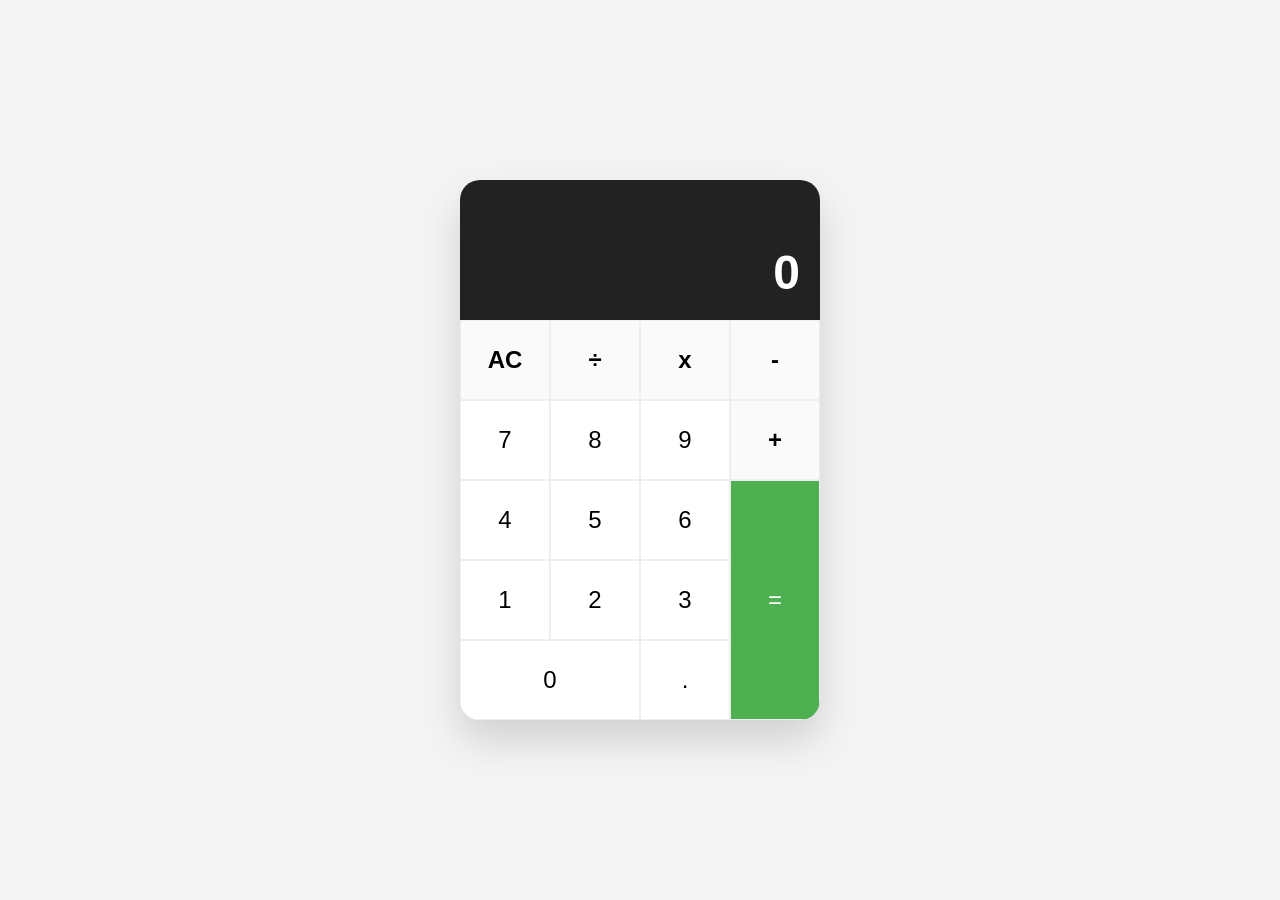
==== calculator/index.html @ 9dfb2f37 "Basic Calculator functionalities with event delegation and state management" ====
<!DOCTYPE html>
<html lang="en">
<head>
    <meta charset="UTF-8">
    <meta name="viewport" content="width=device-width, initial-scale=1.0">

    <title>Calculator Masterclass</title>

    <link rel="stylesheet" href="style.css">
</head>
<body>

<main class="calculator">

    <div class="display">

        <div class="history"></div>

        <div class="current-value">0</div>

    </div>

    <div class="keys">

        <!-- Row 1 -->

        <button
            class="key key--function"
            data-type="clear"
            data-value="clear">
            AC
        </button>

        <button
            class="key key--function"
            data-type="operator"
            data-value="divide">
            ÷
        </button>

        <button
            class="key key--function"
            data-type="operator"
            data-value="multiply">
            x
        </button>

        <button
            class="key key--function"
            data-type="operator"
            data-value="subtract">
            -
        </button>

        <!-- Row 2 -->

        <button class="key" data-type="number" data-value="7">7</button>
        <button class="key" data-type="number" data-value="8">8</button>
        <button class="key" data-type="number" data-value="9">9</button>

        <button
            class="key key--function"
            data-type="operator"
            data-value="add">
            +
        </button>

        <!-- Row 3 -->

        <button class="key" data-type="number" data-value="4">4</button>
        <button class="key" data-type="number" data-value="5">5</button>
        <button class="key" data-type="number" data-value="6">6</button>

        <button
            class="key key--equal"
            data-type="calculate"
            data-value="equals">
            =
        </button>

        <!-- Row 4 -->

        <button class="key" data-type="number" data-value="1">1</button>
        <button class="key" data-type="number" data-value="2">2</button>
        <button class="key" data-type="number" data-value="3">3</button>

        <!-- Row 5 -->

        <button
            class="key key--zero"
            data-type="number"
            data-value="0">
            0
        </button>

        <button
            class="key key--decimal"
            data-type="decimal"
            data-value=".">
            .
        </button>

    </div>

</main>

<script src="script.js"></script>

</body>
</html>
---- calculator/style.css ----
* {
    margin: 0;
    padding: 0;
    box-sizing: border-box;
}

body {
    min-height: 100vh;

    display: flex;
    justify-content: center;
    align-items: center;

    background: #f4f4f4;

    font-family: Arial, Helvetica, sans-serif;
}

.calculator {

    width: 360px;

    background: white;

    border-radius: 20px;

    overflow: hidden;

    box-shadow:
        0 20px 40px rgba(0,0,0,.15);
}

.display {

    min-height: 140px;

    padding: 20px;

    display: flex;
    flex-direction: column;
    justify-content: end;
    align-items: flex-end;

    background: #222;

    color: white;

    word-break: break-word;
}

.history {

    min-height: 24px;

    color: #999;

    font-size: .9rem;
}

.current-value {

    margin-top: 10px;

    font-size: 3rem;

    font-weight: bold;
}

.keys {

    display: grid;

    grid-template-columns: repeat(4,1fr);

    grid-auto-rows: 80px;
}

.key {

    border: 1px solid #eee;

    background: white;

    font-size: 1.5rem;

    cursor: pointer;

    transition: .2s;
}

.key:hover {

    background: #f7f7f7;
}

.key:active {

    transform: scale(.96);
}

.key--function {

    background: #fafafa;

    font-weight: bold;
}

.key--equal {

    grid-row: span 3;

    background: #4caf50;

    color: white;
}

.key--equal:hover {

    background: #43a047;
}

.key--zero {

    grid-column: span 2;
}
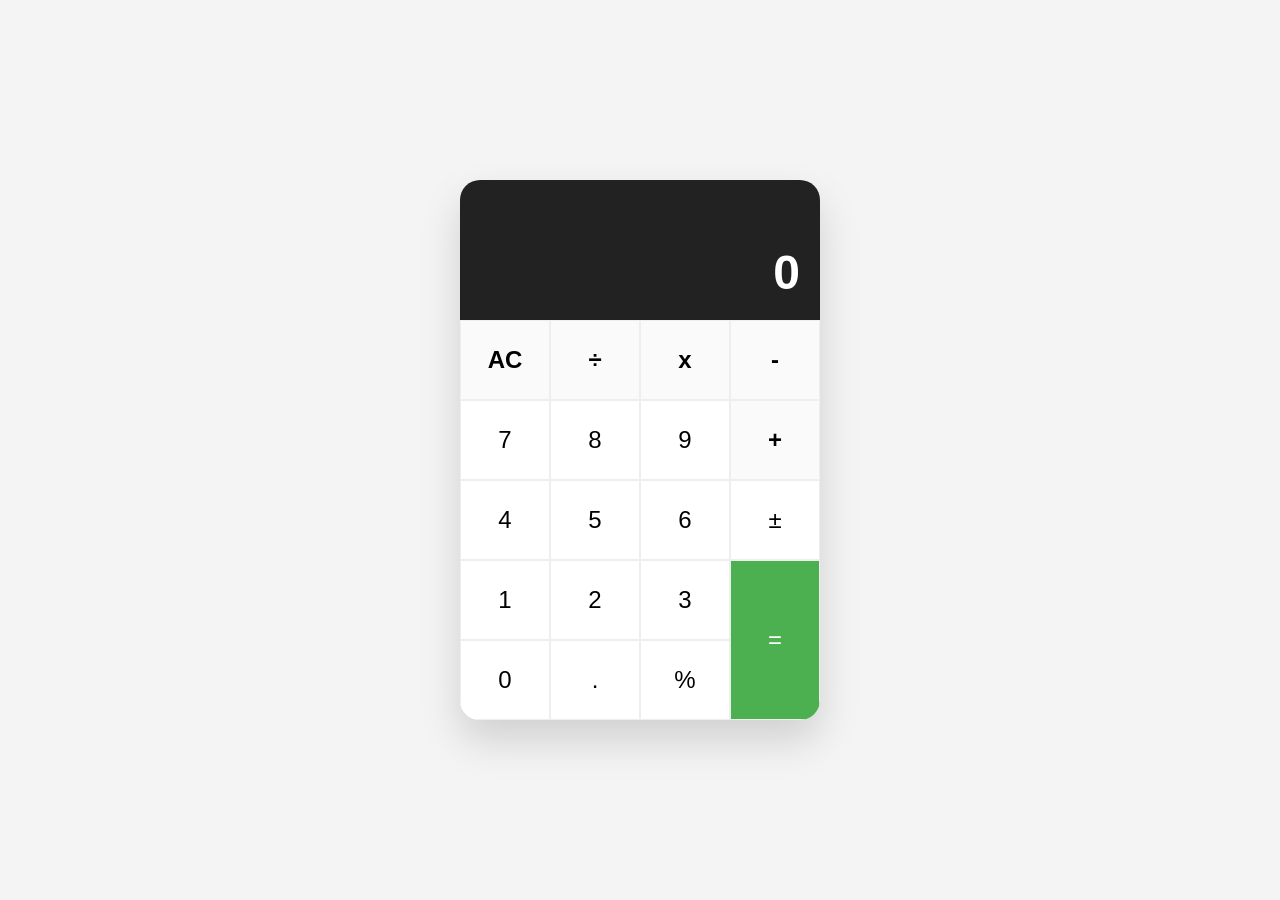
==== commit 71042d85: "Keyboard support added" ====
--- a/calculator/index.html
+++ b/calculator/index.html
@@ -1,55 +1,50 @@
-<!DOCTYPE html>
+<!doctype html>
 <html lang="en">
-<head>
-    <meta charset="UTF-8">
-    <meta name="viewport" content="width=device-width, initial-scale=1.0">
+  <head>
+    <meta charset="UTF-8" />
+    <meta name="viewport" content="width=device-width, initial-scale=1.0" />
 
     <title>Calculator Masterclass</title>
 
-    <link rel="stylesheet" href="style.css">
-</head>
-<body>
-
-<main class="calculator">
-
-    <div class="display">
-
+    <link rel="stylesheet" href="style.css" />
+  </head>
+  <body>
+    <main class="calculator">
+      <div class="display">
         <div class="history"></div>
 
         <div class="current-value">0</div>
+      </div>
 
-    </div>
-
-    <div class="keys">
-
+      <div class="keys">
         <!-- Row 1 -->
 
-        <button
-            class="key key--function"
-            data-type="clear"
-            data-value="clear">
-            AC
+        <button class="key key--function" data-type="clear" data-value="clear">
+          AC
         </button>
 
         <button
-            class="key key--function"
-            data-type="operator"
-            data-value="divide">
-            ÷
+          class="key key--function"
+          data-type="operator"
+          data-value="divide"
+        >
+          ÷
         </button>
 
         <button
-            class="key key--function"
-            data-type="operator"
-            data-value="multiply">
-            x
+          class="key key--function"
+          data-type="operator"
+          data-value="multiply"
+        >
+          x
         </button>
 
         <button
-            class="key key--function"
-            data-type="operator"
-            data-value="subtract">
-            -
+          class="key key--function"
+          data-type="operator"
+          data-value="subtract"
+        >
+          -
         </button>
 
         <!-- Row 2 -->
@@ -58,11 +53,8 @@
         <button class="key" data-type="number" data-value="8">8</button>
         <button class="key" data-type="number" data-value="9">9</button>
 
-        <button
-            class="key key--function"
-            data-type="operator"
-            data-value="add">
-            +
+        <button class="key key--function" data-type="operator" data-value="add">
+          +
         </button>
 
         <!-- Row 3 -->
@@ -70,41 +62,34 @@
         <button class="key" data-type="number" data-value="4">4</button>
         <button class="key" data-type="number" data-value="5">5</button>
         <button class="key" data-type="number" data-value="6">6</button>
-
-        <button
-            class="key key--equal"
-            data-type="calculate"
-            data-value="equals">
-            =
-        </button>
-
+        <button class="key" data-type="sign">±</button>
+        
         <!-- Row 4 -->
-
+        
         <button class="key" data-type="number" data-value="1">1</button>
         <button class="key" data-type="number" data-value="2">2</button>
         <button class="key" data-type="number" data-value="3">3</button>
+        <button
+          class="key key--equal"
+          data-type="calculate"
+          data-value="equals"
+        >
+          =
+        </button>
 
         <!-- Row 5 -->
 
-        <button
-            class="key key--zero"
-            data-type="number"
-            data-value="0">
-            0
+        <button class="key" data-type="number" data-value="0">
+          0
         </button>
 
-        <button
-            class="key key--decimal"
-            data-type="decimal"
-            data-value=".">
-            .
+        <button class="key" data-type="decimal" data-value=".">
+          .
         </button>
+        <button class="key" data-type="percent">%</button>
+      </div>
+    </main>
 
-    </div>
-
-</main>
-
-<script src="script.js"></script>
-
-</body>
-</html>+    <script src="script.js"></script>
+  </body>
+</html>
--- a/calculator/style.css
+++ b/calculator/style.css
@@ -107,7 +107,7 @@
 
 .key--equal {
 
-    grid-row: span 3;
+    grid-row: span 2;
 
     background: #4caf50;
 
